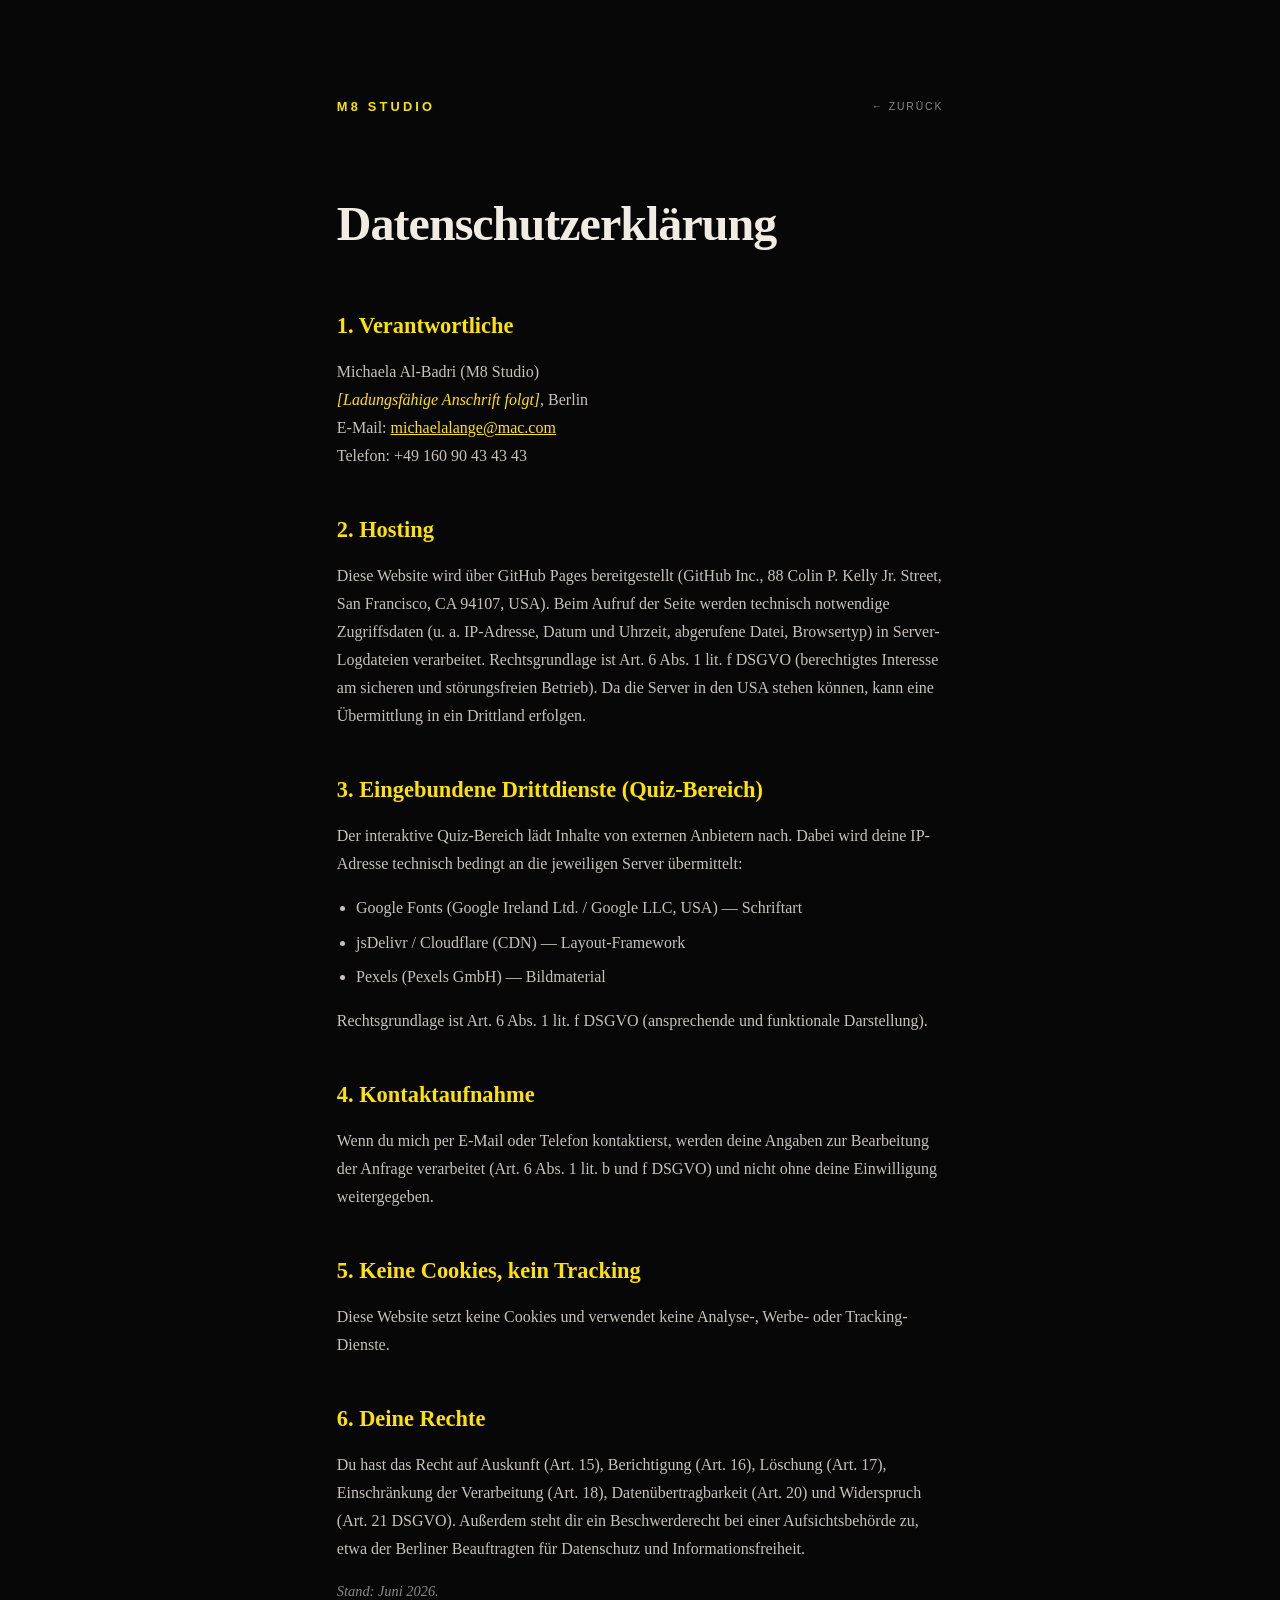
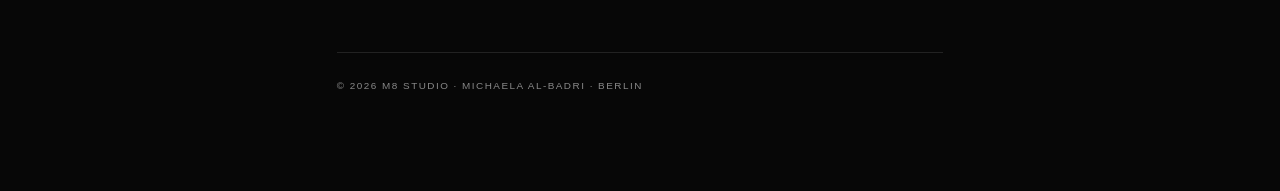
==== datenschutz.html @ dfb2e422 "M8 Studio: Branding+Footer, Impressum+Datenschutz (Entwurf), Handschrift-Bild korrekt, Video mittig" ====
<!DOCTYPE html>
<html lang="de">
<head>
<meta charset="UTF-8">
<meta name="viewport" content="width=device-width, initial-scale=1.0">
<title>Datenschutzerklärung — M8 Studio</title>
<meta name="robots" content="noindex, follow">
<style>
*,*::before,*::after{box-sizing:border-box;margin:0;padding:0}
:root{--black:#070707;--white:#f0ece3;--gold:#FFE300;--muted:#888;--pad:clamp(1.4rem,6vw,6rem)}
body{background:var(--black);color:var(--white);font-family:Georgia,serif;line-height:1.75;-webkit-font-smoothing:antialiased}
.wrap{max-width:760px;margin:0 auto;padding:clamp(3rem,8vw,6rem) var(--pad)}
.top{display:flex;justify-content:space-between;align-items:center;margin-bottom:clamp(2.5rem,5vw,4rem);flex-wrap:wrap;gap:1rem}
.brand{font-family:'Helvetica Neue',Arial,sans-serif;font-weight:700;letter-spacing:0.25em;color:var(--gold);font-size:0.8rem}
.back{font-family:'Helvetica Neue',Arial,sans-serif;font-size:0.65rem;letter-spacing:0.18em;text-transform:uppercase;color:var(--muted);text-decoration:none}
.back:hover{color:var(--gold)}
h1{font-size:clamp(2rem,6vw,3rem);font-weight:900;letter-spacing:-0.02em;margin-bottom:2.5rem}
h2{font-size:clamp(1.1rem,2.5vw,1.4rem);font-weight:700;color:var(--gold);margin:2.5rem 0 0.8rem}
p{color:rgba(240,236,227,0.82);margin-bottom:1rem;font-size:1rem}
ul{margin:0 0 1rem 1.2rem;color:rgba(240,236,227,0.82)}
li{margin-bottom:0.4rem}
a{color:var(--gold)}
.note{color:var(--muted);font-style:italic;font-size:0.9rem}
.pending{color:var(--gold);font-style:italic}
footer{border-top:1px solid #222;margin-top:3rem;padding-top:1.5rem;font-family:'Helvetica Neue',Arial,sans-serif;font-size:0.62rem;letter-spacing:0.15em;text-transform:uppercase;color:var(--muted)}
</style>
</head>
<body>
<div class="wrap">
  <div class="top"><span class="brand">M8&nbsp;STUDIO</span><a class="back" href="index.html">← Zurück</a></div>
  <h1>Datenschutzerklärung</h1>

  <h2>1. Verantwortliche</h2>
  <p>Michaela Al-Badri (M8 Studio)<br>
  <span class="pending">[Ladungsfähige Anschrift folgt]</span>, Berlin<br>
  E-Mail: <a href="mailto:michaelalange@mac.com">michaelalange@mac.com</a><br>
  Telefon: +49 160 90 43 43 43</p>

  <h2>2. Hosting</h2>
  <p>Diese Website wird über GitHub Pages bereitgestellt (GitHub Inc., 88 Colin P. Kelly Jr. Street, San Francisco, CA 94107, USA). Beim Aufruf der Seite werden technisch notwendige Zugriffsdaten (u. a. IP-Adresse, Datum und Uhrzeit, abgerufene Datei, Browsertyp) in Server-Logdateien verarbeitet. Rechtsgrundlage ist Art. 6 Abs. 1 lit. f DSGVO (berechtigtes Interesse am sicheren und störungsfreien Betrieb). Da die Server in den USA stehen können, kann eine Übermittlung in ein Drittland erfolgen.</p>

  <h2>3. Eingebundene Drittdienste (Quiz-Bereich)</h2>
  <p>Der interaktive Quiz-Bereich lädt Inhalte von externen Anbietern nach. Dabei wird deine IP-Adresse technisch bedingt an die jeweiligen Server übermittelt:</p>
  <ul>
    <li>Google Fonts (Google Ireland Ltd. / Google LLC, USA) — Schriftart</li>
    <li>jsDelivr / Cloudflare (CDN) — Layout-Framework</li>
    <li>Pexels (Pexels GmbH) — Bildmaterial</li>
  </ul>
  <p>Rechtsgrundlage ist Art. 6 Abs. 1 lit. f DSGVO (ansprechende und funktionale Darstellung).</p>

  <h2>4. Kontaktaufnahme</h2>
  <p>Wenn du mich per E-Mail oder Telefon kontaktierst, werden deine Angaben zur Bearbeitung der Anfrage verarbeitet (Art. 6 Abs. 1 lit. b und f DSGVO) und nicht ohne deine Einwilligung weitergegeben.</p>

  <h2>5. Keine Cookies, kein Tracking</h2>
  <p>Diese Website setzt keine Cookies und verwendet keine Analyse-, Werbe- oder Tracking-Dienste.</p>

  <h2>6. Deine Rechte</h2>
  <p>Du hast das Recht auf Auskunft (Art. 15), Berichtigung (Art. 16), Löschung (Art. 17), Einschränkung der Verarbeitung (Art. 18), Datenübertragbarkeit (Art. 20) und Widerspruch (Art. 21 DSGVO). Außerdem steht dir ein Beschwerderecht bei einer Aufsichtsbehörde zu, etwa der Berliner Beauftragten für Datenschutz und Informationsfreiheit.</p>

  <p class="note">Stand: Juni 2026.</p>
  <footer>© 2026 M8 Studio · Michaela Al-Badri · Berlin</footer>
</div>
</body>
</html>
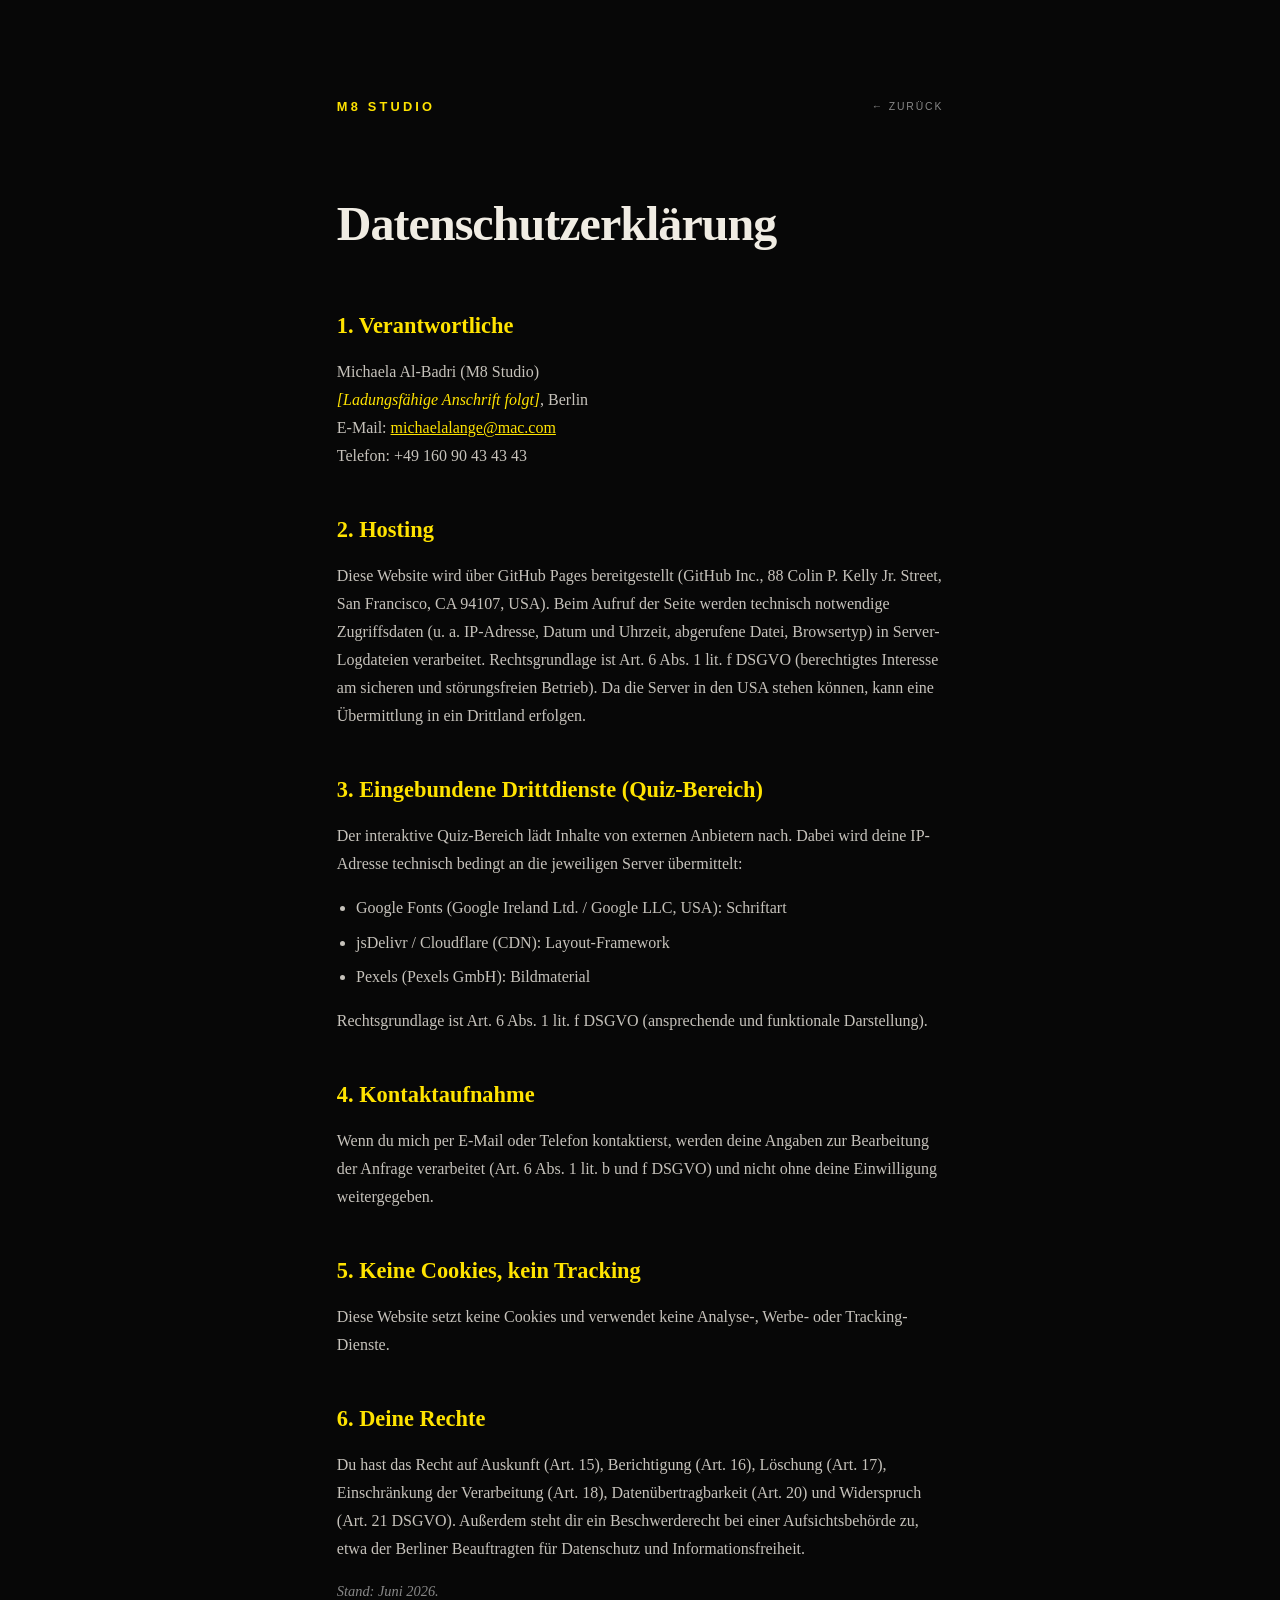
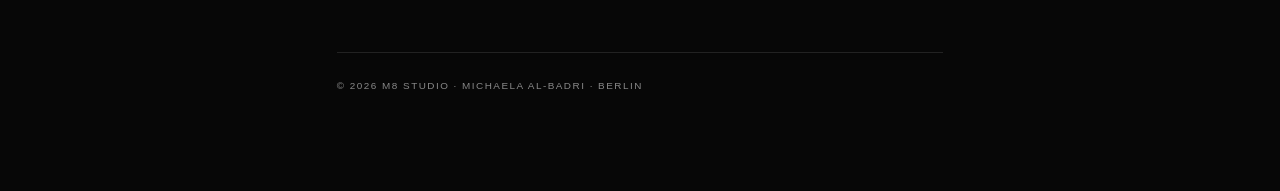
==== commit 799e21d8: "Striche raus: alle Gedankenstriche durch Komma/Punkt/Wegfall ersetzt (Seite, Quiz, Impressum, Datens" ====
--- a/datenschutz.html
+++ b/datenschutz.html
@@ -3,7 +3,7 @@
 <head>
 <meta charset="UTF-8">
 <meta name="viewport" content="width=device-width, initial-scale=1.0">
-<title>Datenschutzerklärung — M8 Studio</title>
+<title>Datenschutzerklärung · M8 Studio</title>
 <meta name="robots" content="noindex, follow">
 <style>
 *,*::before,*::after{box-sizing:border-box;margin:0;padding:0}
@@ -42,9 +42,9 @@
   <h2>3. Eingebundene Drittdienste (Quiz-Bereich)</h2>
   <p>Der interaktive Quiz-Bereich lädt Inhalte von externen Anbietern nach. Dabei wird deine IP-Adresse technisch bedingt an die jeweiligen Server übermittelt:</p>
   <ul>
-    <li>Google Fonts (Google Ireland Ltd. / Google LLC, USA) — Schriftart</li>
-    <li>jsDelivr / Cloudflare (CDN) — Layout-Framework</li>
-    <li>Pexels (Pexels GmbH) — Bildmaterial</li>
+    <li>Google Fonts (Google Ireland Ltd. / Google LLC, USA): Schriftart</li>
+    <li>jsDelivr / Cloudflare (CDN): Layout-Framework</li>
+    <li>Pexels (Pexels GmbH): Bildmaterial</li>
   </ul>
   <p>Rechtsgrundlage ist Art. 6 Abs. 1 lit. f DSGVO (ansprechende und funktionale Darstellung).</p>
 
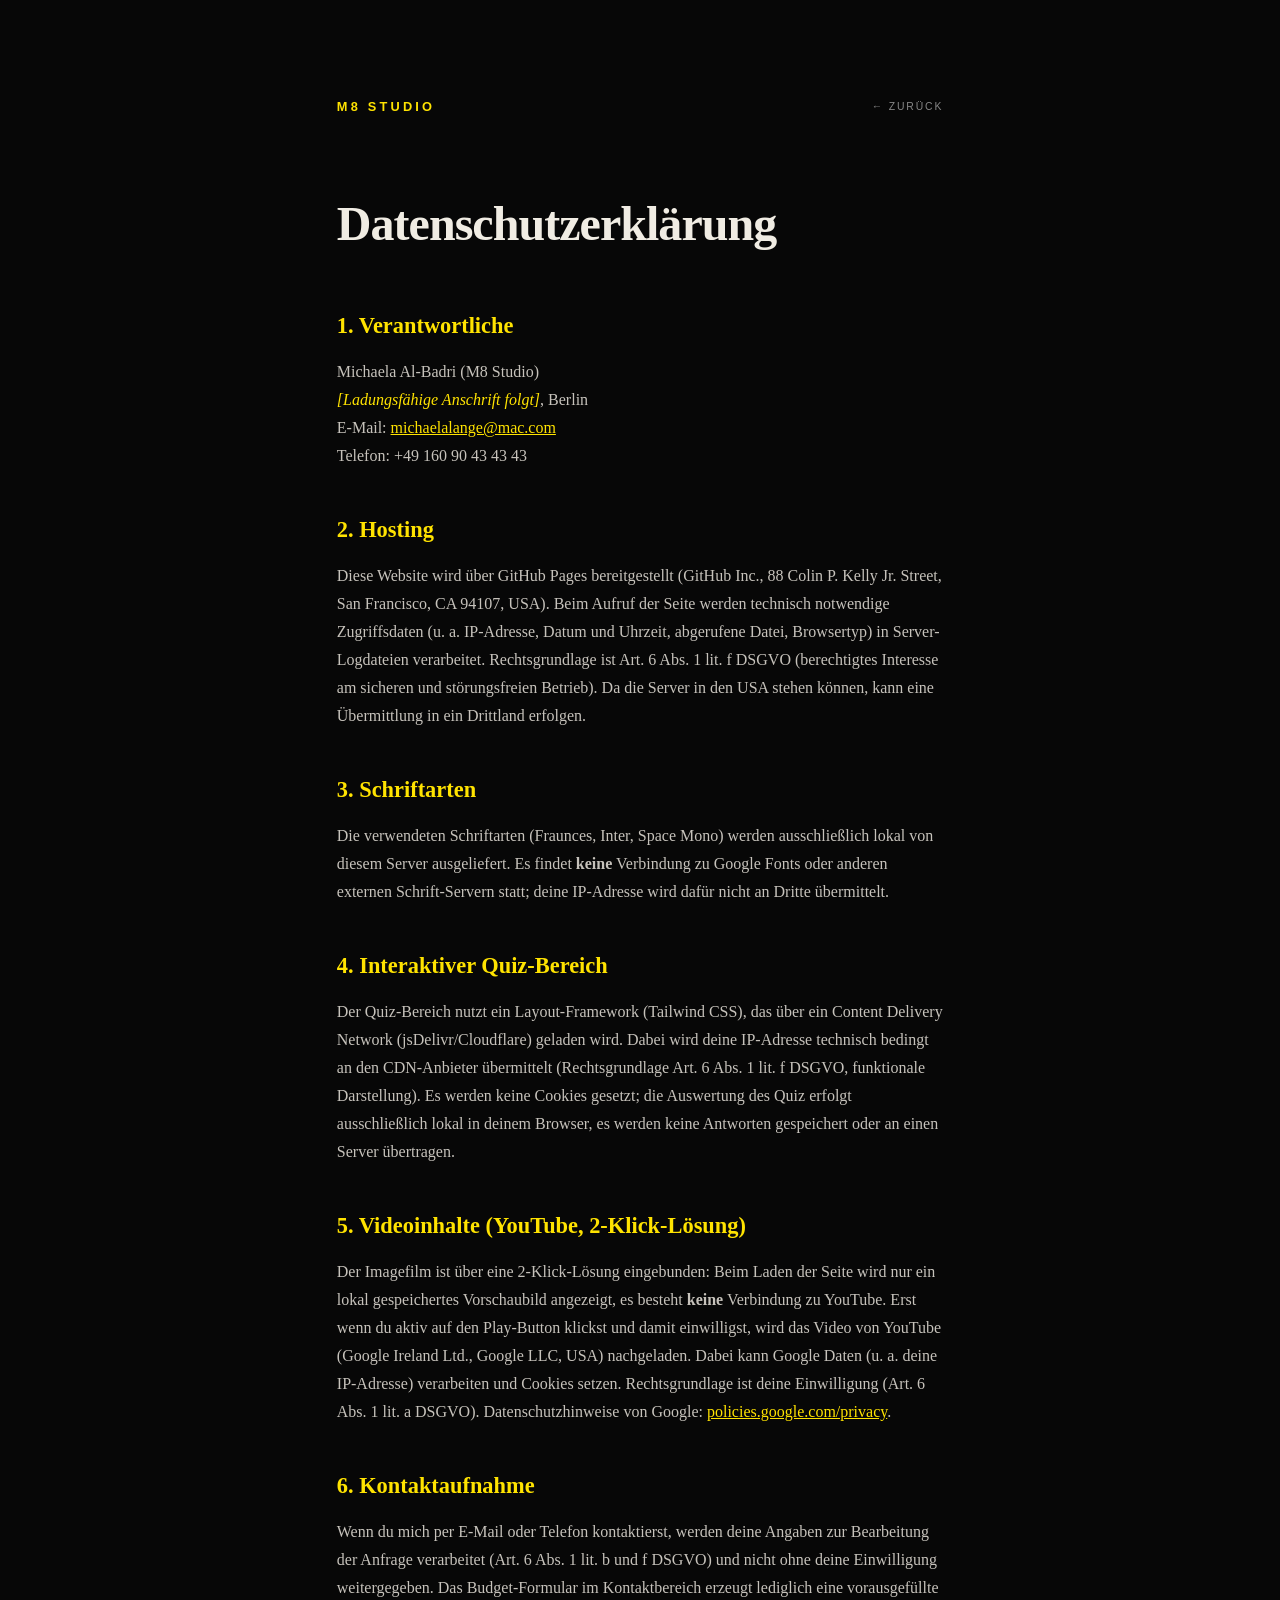
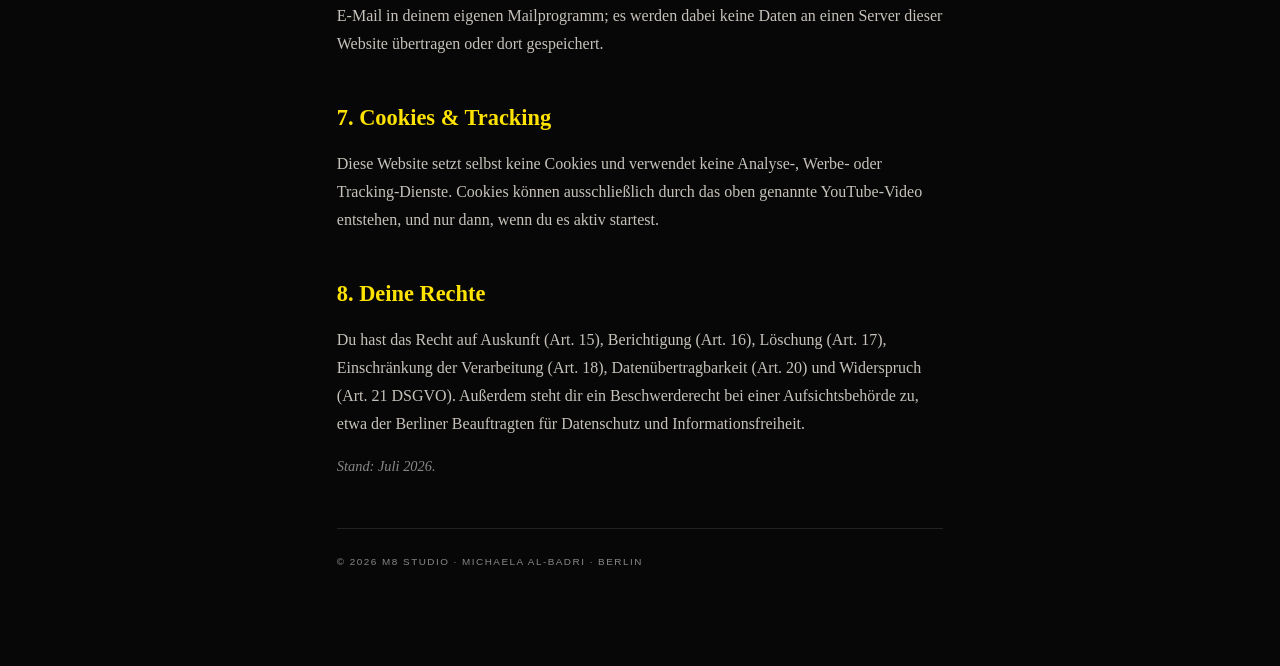
==== commit 55b62e87: "Wasserdicht: Google Fonts selbst gehostet (Fraunces/Inter/Space Mono, kein Google-Request/DSGVO), Yo" ====
--- a/datenschutz.html
+++ b/datenschutz.html
@@ -39,25 +39,25 @@
   <h2>2. Hosting</h2>
   <p>Diese Website wird über GitHub Pages bereitgestellt (GitHub Inc., 88 Colin P. Kelly Jr. Street, San Francisco, CA 94107, USA). Beim Aufruf der Seite werden technisch notwendige Zugriffsdaten (u. a. IP-Adresse, Datum und Uhrzeit, abgerufene Datei, Browsertyp) in Server-Logdateien verarbeitet. Rechtsgrundlage ist Art. 6 Abs. 1 lit. f DSGVO (berechtigtes Interesse am sicheren und störungsfreien Betrieb). Da die Server in den USA stehen können, kann eine Übermittlung in ein Drittland erfolgen.</p>
 
-  <h2>3. Eingebundene Drittdienste (Quiz-Bereich)</h2>
-  <p>Der interaktive Quiz-Bereich lädt Inhalte von externen Anbietern nach. Dabei wird deine IP-Adresse technisch bedingt an die jeweiligen Server übermittelt:</p>
-  <ul>
-    <li>Google Fonts (Google Ireland Ltd. / Google LLC, USA): Schriftart</li>
-    <li>jsDelivr / Cloudflare (CDN): Layout-Framework</li>
-    <li>Pexels (Pexels GmbH): Bildmaterial</li>
-  </ul>
-  <p>Rechtsgrundlage ist Art. 6 Abs. 1 lit. f DSGVO (ansprechende und funktionale Darstellung).</p>
+  <h2>3. Schriftarten</h2>
+  <p>Die verwendeten Schriftarten (Fraunces, Inter, Space&nbsp;Mono) werden ausschließlich lokal von diesem Server ausgeliefert. Es findet <strong>keine</strong> Verbindung zu Google Fonts oder anderen externen Schrift-Servern statt; deine IP-Adresse wird dafür nicht an Dritte übermittelt.</p>
 
-  <h2>4. Kontaktaufnahme</h2>
-  <p>Wenn du mich per E-Mail oder Telefon kontaktierst, werden deine Angaben zur Bearbeitung der Anfrage verarbeitet (Art. 6 Abs. 1 lit. b und f DSGVO) und nicht ohne deine Einwilligung weitergegeben.</p>
+  <h2>4. Interaktiver Quiz-Bereich</h2>
+  <p>Der Quiz-Bereich nutzt ein Layout-Framework (Tailwind CSS), das über ein Content Delivery Network (jsDelivr/Cloudflare) geladen wird. Dabei wird deine IP-Adresse technisch bedingt an den CDN-Anbieter übermittelt (Rechtsgrundlage Art. 6 Abs. 1 lit. f DSGVO, funktionale Darstellung). Es werden keine Cookies gesetzt; die Auswertung des Quiz erfolgt ausschließlich lokal in deinem Browser, es werden keine Antworten gespeichert oder an einen Server übertragen.</p>
 
-  <h2>5. Keine Cookies, kein Tracking</h2>
-  <p>Diese Website setzt keine Cookies und verwendet keine Analyse-, Werbe- oder Tracking-Dienste.</p>
+  <h2>5. Videoinhalte (YouTube, 2-Klick-Lösung)</h2>
+  <p>Der Imagefilm ist über eine 2-Klick-Lösung eingebunden: Beim Laden der Seite wird nur ein lokal gespeichertes Vorschaubild angezeigt, es besteht <strong>keine</strong> Verbindung zu YouTube. Erst wenn du aktiv auf den Play-Button klickst und damit einwilligst, wird das Video von YouTube (Google Ireland Ltd., Google LLC, USA) nachgeladen. Dabei kann Google Daten (u.&nbsp;a. deine IP-Adresse) verarbeiten und Cookies setzen. Rechtsgrundlage ist deine Einwilligung (Art. 6 Abs. 1 lit. a DSGVO). Datenschutzhinweise von Google: <a href="https://policies.google.com/privacy" target="_blank" rel="noopener">policies.google.com/privacy</a>.</p>
 
-  <h2>6. Deine Rechte</h2>
+  <h2>6. Kontaktaufnahme</h2>
+  <p>Wenn du mich per E-Mail oder Telefon kontaktierst, werden deine Angaben zur Bearbeitung der Anfrage verarbeitet (Art. 6 Abs. 1 lit. b und f DSGVO) und nicht ohne deine Einwilligung weitergegeben. Das Budget-Formular im Kontaktbereich erzeugt lediglich eine vorausgefüllte E-Mail in deinem eigenen Mailprogramm; es werden dabei keine Daten an einen Server dieser Website übertragen oder dort gespeichert.</p>
+
+  <h2>7. Cookies &amp; Tracking</h2>
+  <p>Diese Website setzt selbst keine Cookies und verwendet keine Analyse-, Werbe- oder Tracking-Dienste. Cookies können ausschließlich durch das oben genannte YouTube-Video entstehen, und nur dann, wenn du es aktiv startest.</p>
+
+  <h2>8. Deine Rechte</h2>
   <p>Du hast das Recht auf Auskunft (Art. 15), Berichtigung (Art. 16), Löschung (Art. 17), Einschränkung der Verarbeitung (Art. 18), Datenübertragbarkeit (Art. 20) und Widerspruch (Art. 21 DSGVO). Außerdem steht dir ein Beschwerderecht bei einer Aufsichtsbehörde zu, etwa der Berliner Beauftragten für Datenschutz und Informationsfreiheit.</p>
 
-  <p class="note">Stand: Juni 2026.</p>
+  <p class="note">Stand: Juli 2026.</p>
   <footer>© 2026 M8 Studio · Michaela Al-Badri · Berlin</footer>
 </div>
 </body>
